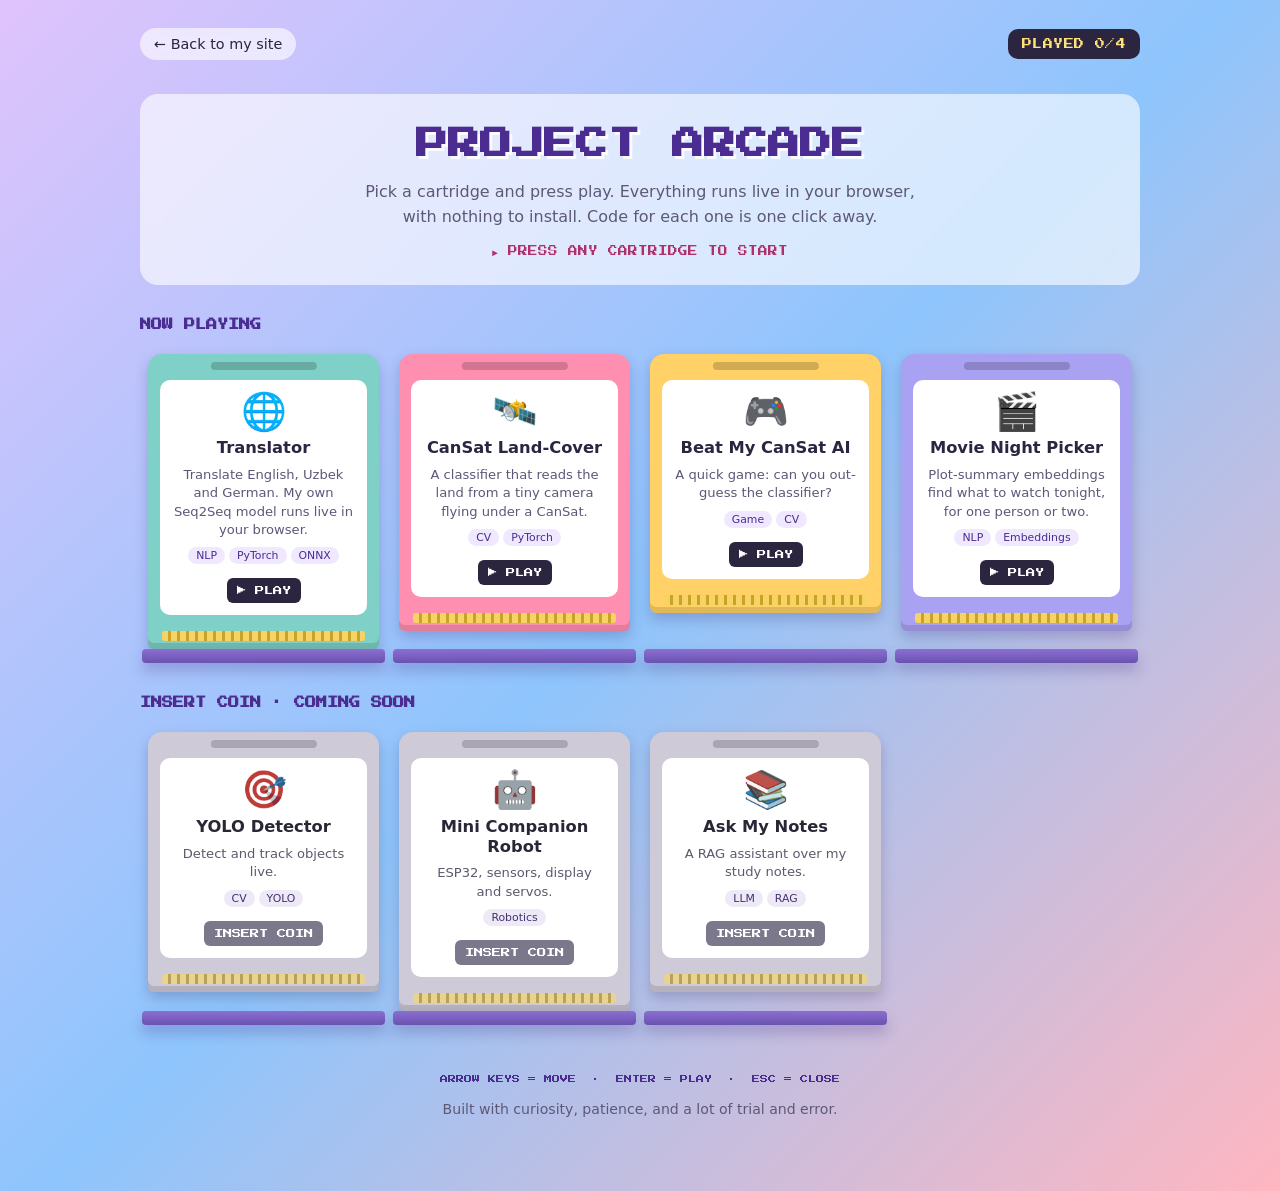
==== arcade.html @ eb0fc6bc "Add files via upload" ====
<!DOCTYPE html>
<html lang="en">
<head>
  <meta charset="utf-8">
  <meta name="viewport" content="width=device-width, initial-scale=1">
  <title>Project Arcade | AI &amp; Robotics</title>
  <meta name="description" content="Play my AI and robotics projects live in your browser. No install needed.">
  <link rel="preconnect" href="https://fonts.googleapis.com">
  <link rel="preconnect" href="https://fonts.gstatic.com" crossorigin>
  <link href="https://fonts.googleapis.com/css2?family=Press+Start+2P&display=swap" rel="stylesheet">
  <style>
    :root {
      --ink: #2b2540;
      --muted: #5d5878;
      --glass: rgba(255, 255, 255, .62);
      --glass-strong: rgba(255, 255, 255, .86);
      --shelf: #8b6fd1;
      --px: "Press Start 2P", ui-monospace, "Courier New", monospace;
    }
    * { box-sizing: border-box; }
    body {
      margin: 0; min-height: 100vh; color: var(--ink);
      font-family: system-ui, -apple-system, "Segoe UI", sans-serif;
      background: linear-gradient(135deg, #e0c3fc 0%, #8ec5fc 50%, #ffb6c1 100%);
      background-repeat: no-repeat; background-size: cover;
      padding: 28px 16px 60px;
    }
    a { color: inherit; }
    .wrap { max-width: 1000px; margin: 0 auto; }

    /* ---------- header / HUD ---------- */
    .top { display: flex; justify-content: space-between; align-items: center; gap: 12px; flex-wrap: wrap; font-size: .9rem; }
    .top a { text-decoration: none; background: var(--glass); padding: 8px 14px; border-radius: 999px; backdrop-filter: blur(8px); }
    .top a:hover { background: var(--glass-strong); }
    .hud { font-family: var(--px); font-size: .62rem; background: #2b2540; color: #ffe27a; padding: 10px 14px; border-radius: 10px; letter-spacing: .04em; }
    header.hero { text-align: center; margin: 34px 0 30px; background: var(--glass); border-radius: 18px; padding: 26px 20px; backdrop-filter: blur(10px); }
    h1 { font-family: var(--px); font-size: clamp(1.1rem, 4.2vw, 2rem); line-height: 1.5; margin: 0 0 12px; color: #4b2c91; text-shadow: 3px 3px 0 rgba(255,255,255,.8); }
    .hero p { margin: 0 auto; max-width: 560px; color: var(--muted); line-height: 1.55; }
    .blink { font-family: var(--px); font-size: .6rem; margin-top: 16px; color: #b0306a; animation: blink 1.2s steps(2) infinite; }
    @keyframes blink { 50% { opacity: .25; } }

    /* ---------- shelf ---------- */
    h2.row { font-family: var(--px); font-size: .7rem; margin: 34px 0 6px; color: #4b2c91; }
    .shelf {
      display: grid; grid-template-columns: repeat(auto-fill, minmax(210px, 1fr)); gap: 26px 20px;
      padding: 18px 8px 0;
    }
    .slot { position: relative; padding-bottom: 14px; }
    .slot::after { /* the ledge each cartridge sits on */
      content: ""; position: absolute; left: -6px; right: -6px; bottom: 0; height: 14px;
      background: linear-gradient(var(--shelf), #6a52b0); border-radius: 4px; box-shadow: 0 8px 14px rgba(60, 30, 120, .25);
    }
    button.cart {
      --c: #ff8fb1;
      all: unset; box-sizing: border-box; display: block; width: 100%; cursor: pointer; position: relative;
      background: var(--c); border-radius: 14px 14px 6px 6px; padding: 26px 12px 34px;
      box-shadow: inset 0 -6px 0 rgba(0,0,0,.12), 0 6px 14px rgba(40, 20, 90, .22);
      transition: transform .18s ease, box-shadow .18s ease;
    }
    button.cart::before { /* top notch */
      content: ""; position: absolute; top: 8px; left: 50%; transform: translateX(-50%);
      width: 46%; height: 8px; border-radius: 4px; background: rgba(0,0,0,.18);
    }
    button.cart::after { /* gold contacts */
      content: ""; position: absolute; left: 14px; right: 14px; bottom: 8px; height: 10px; border-radius: 3px;
      background: repeating-linear-gradient(90deg, #f6d365 0 6px, #c9a227 6px 9px);
    }
    button.cart:hover, button.cart:focus-visible { transform: translateY(-8px) rotate(-1deg); box-shadow: inset 0 -6px 0 rgba(0,0,0,.12), 0 16px 22px rgba(40, 20, 90, .3); }
    button.cart:focus-visible { outline: 4px solid #fff; outline-offset: 2px; }
    .label { background: #fff; border-radius: 10px; padding: 14px 12px 12px; text-align: center; min-height: 168px; display: flex; flex-direction: column; gap: 8px; align-items: center; }
    .emoji { font-size: 2.3rem; line-height: 1; }
    .label b { font-size: 1.02rem; line-height: 1.2; color: var(--ink); }
    .label span.desc { font-size: .82rem; color: var(--muted); line-height: 1.4; }
    .tags { display: flex; gap: 4px; flex-wrap: wrap; justify-content: center; margin-top: auto; }
    .tags i { font-style: normal; font-size: .68rem; padding: 2px 8px; border-radius: 999px; background: #efe8ff; color: #4b2c91; }
    .play { font-family: var(--px); font-size: .58rem; margin-top: 6px; color: #fff; background: #2b2540; padding: 8px 10px; border-radius: 6px; }
    button.cart:hover .play, button.cart:focus-visible .play { background: #b0306a; }

    .cart.soon { --c: #cfc9e0; cursor: default; filter: grayscale(.4); }
    .cart.soon:hover { transform: none; }
    .cart.soon .play { background: #7d7798; }

    /* ---------- modal ---------- */
    dialog {
      border: 0; padding: 0; width: min(1000px, 96vw); height: min(86vh, 800px); border-radius: 16px; overflow: hidden;
      background: #2b2540; color: #fff; box-shadow: 0 30px 80px rgba(0,0,0,.5);
    }
    dialog::backdrop { background: rgba(30, 20, 60, .62); backdrop-filter: blur(3px); }
    dialog[open] { display: flex; flex-direction: column; animation: pop .2s ease; }
    @keyframes pop { from { transform: scale(.94); opacity: 0; } }
    .bar { display: flex; align-items: center; gap: 10px; padding: 10px 12px; flex-wrap: wrap; }
    .bar h3 { font-family: var(--px); font-size: .62rem; margin: 0; flex: 1; min-width: 140px; color: #ffe27a; line-height: 1.5; }
    .bar a, .bar button {
      font: inherit; font-size: .82rem; text-decoration: none; cursor: pointer; border: 0; color: #fff;
      background: rgba(255,255,255,.14); padding: 7px 12px; border-radius: 8px;
    }
    .bar a:hover, .bar button:hover { background: rgba(255,255,255,.28); }
    .bar button.close { background: #d6336c; }
    .screen { flex: 1; position: relative; background: #fff; }
    .screen iframe { position: absolute; inset: 0; width: 100%; height: 100%; border: 0; }
    .note { font-size: .78rem; padding: 8px 12px; color: #d9d2f0; }

    footer { text-align: center; margin-top: 46px; color: var(--muted); font-size: .88rem; }
    .keys { font-family: var(--px); font-size: .5rem; line-height: 2; margin-top: 18px; color: #4b2c91; }

    @media (prefers-reduced-motion: reduce) { * { animation: none !important; transition: none !important; } }
    @media (max-width: 520px) { .shelf { grid-template-columns: 1fr 1fr; gap: 22px 12px; } .label { min-height: 150px; padding: 12px 8px; } .label span.desc { display: none; } }
  </style>
</head>
<body>
  <div class="wrap">
    <div class="top">
      <a href="index.html">&larr; Back to my site</a>
      <div class="hud" id="hud" aria-live="polite">PLAYED 0/0</div>
    </div>

    <header class="hero">
      <h1>PROJECT ARCADE</h1>
      <p>Pick a cartridge and press play. Everything runs live in your browser, with nothing to install. Code for each one is one click away.</p>
      <div class="blink">&#9658; PRESS ANY CARTRIDGE TO START</div>
    </header>

    <h2 class="row">NOW PLAYING</h2>
    <div class="shelf" id="live" role="list"></div>

    <h2 class="row">INSERT COIN &middot; COMING SOON</h2>
    <div class="shelf" id="soon" role="list"></div>

    <footer>
      <div class="keys">ARROW KEYS = MOVE &nbsp;&middot;&nbsp; ENTER = PLAY &nbsp;&middot;&nbsp; ESC = CLOSE</div>
      <p>Built with curiosity, patience, and a lot of trial and error.</p>
    </footer>
  </div>

  <dialog id="screen" aria-labelledby="gameTitle">
    <div class="bar">
      <h3 id="gameTitle"></h3>
      <a id="full" href="#" target="_blank" rel="noopener">Open full screen</a>
      <a id="code" href="#" target="_blank" rel="noopener">Get the code</a>
      <button class="close" id="close" type="button">Close &#10005;</button>
    </div>
    <div class="screen"><iframe id="frame" title="Project demo" allow="camera; microphone; clipboard-write; fullscreen" loading="lazy"></iframe></div>
    <div class="note">If the screen stays blank, use "Open full screen". Some demos wake up slowly on the first visit.</div>
  </dialog>

<script>
/* ======================================================================
   ADD / EDIT PROJECTS HERE. Copy one line, change the text, save. That's it.
   color = cartridge color · url = the live demo · code = GitHub folder
   ====================================================================== */
const BASE = "https://pearlm-457.github.io/Deep_Learning_Projects/";
const REPO = "https://github.com/PearlM-457/Deep_Learning_Projects/tree/main/";

const LIVE = [
  { id: "translator", emoji: "🌐", title: "Translator", color: "#7fd1c7",
    desc: "Translate English, Uzbek and German. My own Seq2Seq model runs live in your browser.",
    tags: ["NLP", "PyTorch", "ONNX"], url: BASE + "translator/app/", code: REPO + "translator" },

  { id: "cansat", emoji: "🛰️", title: "CanSat Land-Cover", color: "#ff8fb1",
    desc: "A classifier that reads the land from a tiny camera flying under a CanSat.",
    tags: ["CV", "PyTorch"], url: "https://aithusam-cansat-landcover.hf.space", code: REPO + "cansat-landcover" },

  { id: "beat-ai", emoji: "🎮", title: "Beat My CanSat AI", color: "#ffd166",
    desc: "A quick game: can you out-guess the classifier?",
    tags: ["Game", "CV"], url: "https://pearlm-457.github.io/game.html", code: "https://github.com/PearlM-457/PearlM-457.github.io" },

  { id: "movies", emoji: "🎬", title: "Movie Night Picker", color: "#a9a1f2",
    desc: "Plot-summary embeddings find what to watch tonight, for one person or two.",
    tags: ["NLP", "Embeddings"], url: BASE + "movie_night_site/", code: REPO + "movie_night_site" },
];

const SOON = [
  { emoji: "🎯", title: "YOLO Detector", desc: "Detect and track objects live.", tags: ["CV", "YOLO"] },
  { emoji: "🤖", title: "Mini Companion Robot", desc: "ESP32, sensors, display and servos.", tags: ["Robotics"] },
  { emoji: "📚", title: "Ask My Notes", desc: "A RAG assistant over my study notes.", tags: ["LLM", "RAG"] },
];

/* ---------------------------- code below needs no edits ---------------------------- */
const $ = (s) => document.querySelector(s);
const esc = (s) => String(s).replace(/[&<>"']/g, (c) => ({ "&": "&amp;", "<": "&lt;", ">": "&gt;", '"': "&quot;", "'": "&#39;" }[c]));
const store = {
  get() { try { return JSON.parse(localStorage.getItem("arcade.played") || "[]"); } catch { return []; } },
  set(v) { try { localStorage.setItem("arcade.played", JSON.stringify(v)); } catch {} },
};

function cartHTML(p, soon) {
  return `<div class="slot" role="listitem"><button class="cart${soon ? " soon" : ""}" style="--c:${p.color || "#cfc9e0"}"
      ${soon ? 'aria-disabled="true"' : `data-id="${esc(p.id)}"`} type="button">
      <div class="label"><div class="emoji" aria-hidden="true">${p.emoji}</div><b>${esc(p.title)}</b>
      <span class="desc">${esc(p.desc)}</span>
      <div class="tags">${p.tags.map((t) => `<i>${esc(t)}</i>`).join("")}</div>
      <div class="play">${soon ? "INSERT COIN" : "&#9654; PLAY"}</div></div></button></div>`;
}
$("#live").innerHTML = LIVE.map((p) => cartHTML(p, false)).join("");
$("#soon").innerHTML = SOON.map((p) => cartHTML(p, true)).join("");

function hud() {
  const played = store.get().filter((id) => LIVE.some((p) => p.id === id)).length;
  $("#hud").textContent = `PLAYED ${played}/${LIVE.length}` + (played === LIVE.length ? "  ★ ALL CLEAR" : "");
}
hud();

const dlg = $("#screen"), frame = $("#frame");
let opener = null;
function play(id, btn) {
  const p = LIVE.find((x) => x.id === id); if (!p) return;
  opener = btn;
  $("#gameTitle").textContent = p.title.toUpperCase();
  $("#full").href = p.url; $("#code").href = p.code;
  frame.src = p.url;
  if (typeof dlg.showModal === "function") dlg.showModal(); else dlg.setAttribute("open", "");
  $("#close").focus();
  const done = store.get(); if (!done.includes(id)) { done.push(id); store.set(done); hud(); }
}
function closeScreen() {
  if (dlg.close) dlg.close(); else dlg.removeAttribute("open");
  frame.src = "about:blank";               // stops audio / webcam when closed
  if (opener) opener.focus();
}
document.addEventListener("click", (e) => {
  const b = e.target.closest("button.cart[data-id]");
  if (b) play(b.dataset.id, b);
  if (e.target.closest("#close")) closeScreen();
  if (e.target === dlg) closeScreen();      // click on the dimmed backdrop
});
dlg.addEventListener("cancel", (e) => { e.preventDefault(); closeScreen(); });  // Esc

/* arrow-key navigation between cartridges */
document.addEventListener("keydown", (e) => {
  if (dlg.open || !["ArrowRight", "ArrowLeft", "ArrowDown", "ArrowUp"].includes(e.key)) return;
  const carts = [...document.querySelectorAll("button.cart")];
  const i = carts.indexOf(document.activeElement);
  if (i < 0) { carts[0].focus(); e.preventDefault(); return; }
  const cols = Math.max(1, Math.round(document.querySelector(".shelf").clientWidth / carts[0].parentElement.clientWidth));
  const step = { ArrowRight: 1, ArrowLeft: -1, ArrowDown: cols, ArrowUp: -cols }[e.key];
  const next = carts[Math.min(carts.length - 1, Math.max(0, i + step))];
  next.focus(); e.preventDefault();
});
</script>
</body>
</html>
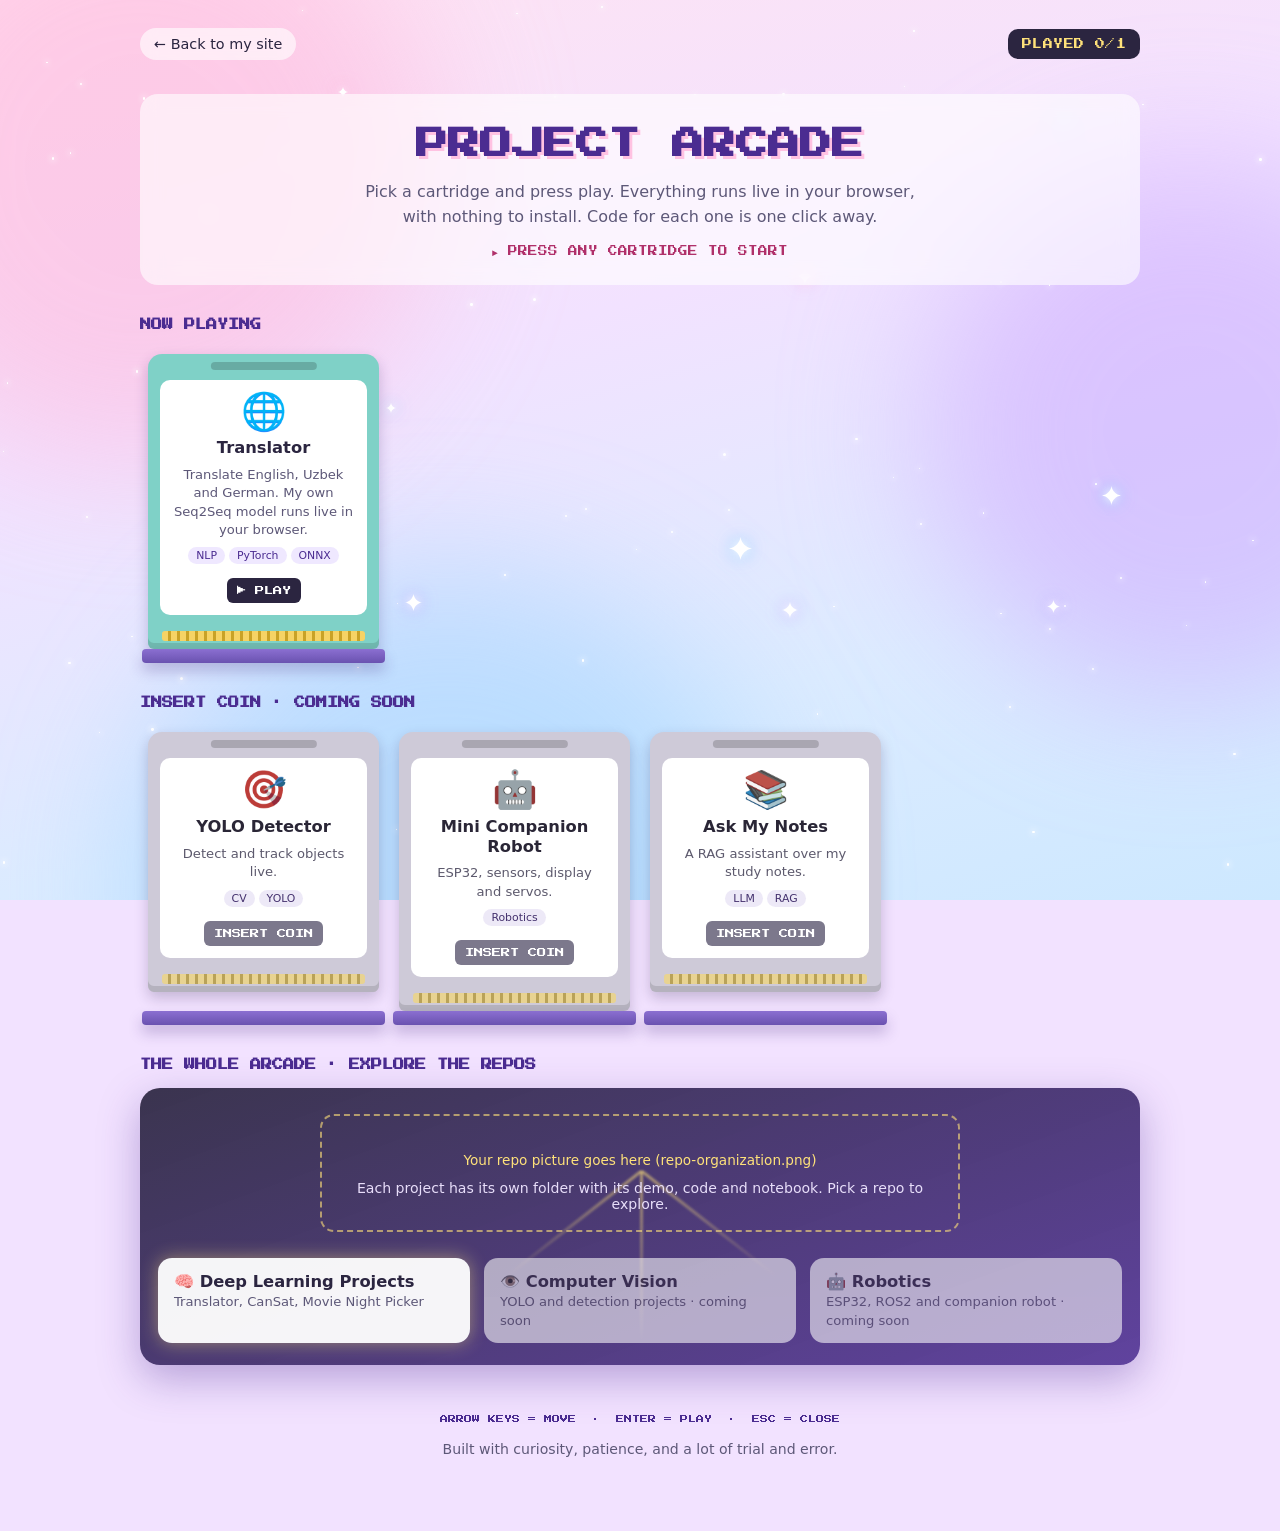
==== commit 82e3012c: "Add files via upload" ====
--- a/arcade.html
+++ b/arcade.html
@@ -3,11 +3,67 @@
 <head>
   <meta charset="utf-8">
   <meta name="viewport" content="width=device-width, initial-scale=1">
+  <meta name="color-scheme" content="light">
   <title>Project Arcade | AI &amp; Robotics</title>
   <meta name="description" content="Play my AI and robotics projects live in your browser. No install needed.">
   <link rel="preconnect" href="https://fonts.googleapis.com">
   <link rel="preconnect" href="https://fonts.gstatic.com" crossorigin>
   <link href="https://fonts.googleapis.com/css2?family=Press+Start+2P&display=swap" rel="stylesheet">
+  <style>
+
+.sky {
+  position: fixed; inset: 0; z-index: -1; overflow: hidden; pointer-events: none;
+  background: linear-gradient(165deg, #ffe3f2 0%, #f2e2ff 38%, #dcebff 72%, #cde8ff 100%);
+}
+.sky .blob {
+  position: absolute; border-radius: 50%; filter: blur(70px); opacity: .55;
+  animation: drift 28s ease-in-out infinite alternate;
+}
+.sky .b1 { width: 46vmax; height: 46vmax; left: -12vmax; top: -10vmax; background: #ffb8dc; }
+.sky .b2 { width: 42vmax; height: 42vmax; right: -14vmax; top: 18vh; background: #cfa8ff; animation-duration: 34s; }
+.sky .b3 { width: 50vmax; height: 50vmax; left: 10vw; bottom: -24vmax; background: #9fd3ff; animation-duration: 40s; }
+@keyframes drift { to { transform: translate(4vmax, 3vmax) scale(1.08); } }
+
+.sky .star {
+  position: absolute; border-radius: 50%; background: #fff;
+  box-shadow: 0 0 6px 1px rgba(255, 255, 255, .9);
+  animation: twinkle var(--d, 4s) ease-in-out var(--delay, 0s) infinite;
+}
+.sky .spark {
+  position: absolute; width: var(--s, 14px); height: var(--s, 14px);
+  background: url("data:image/svg+xml,%3Csvg xmlns='http://www.w3.org/2000/svg' viewBox='0 0 24 24'%3E%3Cpath fill='white' d='M12 0c.8 6.2 5.8 11.2 12 12-6.2.8-11.2 5.8-12 12-.8-6.2-5.8-11.2-12-12C6.2 11.2 11.2 6.2 12 0z'/%3E%3C/svg%3E") center / contain no-repeat;
+  filter: drop-shadow(0 0 4px rgba(255, 255, 255, .95)) drop-shadow(0 0 8px var(--glow, rgba(255, 150, 210, .7)));
+  animation: twinkle var(--d, 5s) ease-in-out var(--delay, 0s) infinite;
+}
+@keyframes twinkle { 0%, 100% { opacity: .25; transform: scale(.75); } 50% { opacity: 1; transform: scale(1.15); } }
+
+.sky .shoot {
+  position: absolute; top: 12%; left: -160px; width: 130px; height: 2px; border-radius: 2px; opacity: 0;
+  background: linear-gradient(90deg, rgba(255, 255, 255, 0), #fff);
+  box-shadow: 0 0 8px 1px rgba(255, 255, 255, .8);
+  animation: shoot 16s linear 3s infinite;
+}
+@keyframes shoot {
+  0% { transform: translate(0, 0) rotate(24deg); opacity: 0; }
+  2% { opacity: 1; }
+  9% { transform: translate(75vw, 34vh) rotate(24deg); opacity: 0; }
+  100% { transform: translate(75vw, 34vh) rotate(24deg); opacity: 0; }
+}
+
+/* sparkle dust that follows a mouse pointer */
+.dust {
+  position: fixed; z-index: 9; width: 9px; height: 9px; pointer-events: none; margin: -4px 0 0 -4px;
+  background: var(--h, #ff9fd0); border-radius: 50%; box-shadow: 0 0 8px 2px var(--h, #ff9fd0);
+  animation: dust .8s ease-out forwards;
+}
+@keyframes dust { to { opacity: 0; transform: translateY(16px) scale(.2); } }
+
+@media (prefers-reduced-motion: reduce) {
+  .sky *, .dust { animation: none !important; }
+  .sky .star, .sky .spark { opacity: .8; }
+}
+
+</style>
   <style>
     :root {
       --ink: #2b2540;
@@ -21,8 +77,7 @@
     body {
       margin: 0; min-height: 100vh; color: var(--ink);
       font-family: system-ui, -apple-system, "Segoe UI", sans-serif;
-      background: linear-gradient(135deg, #e0c3fc 0%, #8ec5fc 50%, #ffb6c1 100%);
-      background-repeat: no-repeat; background-size: cover;
+      background: #f2e2ff;
       padding: 28px 16px 60px;
     }
     a { color: inherit; }
@@ -34,7 +89,7 @@
     .top a:hover { background: var(--glass-strong); }
     .hud { font-family: var(--px); font-size: .62rem; background: #2b2540; color: #ffe27a; padding: 10px 14px; border-radius: 10px; letter-spacing: .04em; }
     header.hero { text-align: center; margin: 34px 0 30px; background: var(--glass); border-radius: 18px; padding: 26px 20px; backdrop-filter: blur(10px); }
-    h1 { font-family: var(--px); font-size: clamp(1.1rem, 4.2vw, 2rem); line-height: 1.5; margin: 0 0 12px; color: #4b2c91; text-shadow: 3px 3px 0 rgba(255,255,255,.8); }
+    h1 { font-family: var(--px); font-size: clamp(1.1rem, 4.2vw, 2rem); line-height: 1.5; margin: 0 0 12px; color: #4b2c91; text-shadow: 3px 3px 0 #ffc2e2; }
     .hero p { margin: 0 auto; max-width: 560px; color: var(--muted); line-height: 1.55; }
     .blink { font-family: var(--px); font-size: .6rem; margin-top: 16px; color: #b0306a; animation: blink 1.2s steps(2) infinite; }
     @keyframes blink { 50% { opacity: .25; } }
@@ -100,6 +155,27 @@
     .screen iframe { position: absolute; inset: 0; width: 100%; height: 100%; border: 0; }
     .note { font-size: .78rem; padding: 8px 12px; color: #d9d2f0; }
 
+    /* repo map: a glowing picture with light beams pointing at the repo chips */
+    .repomap { position: relative; margin-top: 18px; padding: 26px 18px 22px; border-radius: 20px; overflow: hidden;
+      background: linear-gradient(160deg, rgba(43, 37, 64, .92), rgba(75, 44, 145, .88)); color: #fff; box-shadow: 0 14px 40px rgba(75, 44, 145, .35); }
+    .beam { position: absolute; top: 30%; left: 50%; width: 3px; height: 62%; transform-origin: top center; border-radius: 3px; pointer-events: none;
+      background: linear-gradient(#ffe27a, rgba(255, 226, 122, 0)); filter: blur(1px); opacity: .55; animation: beam 3.4s ease-in-out infinite; }
+    .beam.b1 { transform: rotate(52deg); } .beam.b2 { transform: rotate(0deg); animation-delay: -1.1s; } .beam.b3 { transform: rotate(-52deg); animation-delay: -2.2s; }
+    @keyframes beam { 50% { opacity: .15; } }
+    .pic { position: relative; margin: 0 auto 26px; max-width: 640px; text-align: center; }
+    .pic img { display: block; width: 100%; border-radius: 14px; border: 2px solid #ffe27a;
+      box-shadow: 0 0 22px rgba(255, 226, 122, .55), 0 0 60px rgba(255, 143, 199, .4); animation: glow 3.4s ease-in-out infinite; }
+    @keyframes glow { 50% { box-shadow: 0 0 34px rgba(255, 226, 122, .8), 0 0 80px rgba(143, 208, 255, .55); } }
+    .pic figcaption { margin-top: 12px; font-size: .88rem; color: #e8defa; }
+    .pic.empty { border: 2px dashed rgba(255, 226, 122, .6); border-radius: 14px; padding: 36px 14px 18px; }
+    .pic.empty::before { content: "Your repo picture goes here (repo-organization.png)"; display: block; color: #ffe27a; font-size: .85rem; }
+    .chips { position: relative; display: grid; grid-template-columns: repeat(auto-fit, minmax(210px, 1fr)); gap: 14px; }
+    .chip { display: block; text-decoration: none; background: rgba(255, 255, 255, .95); color: var(--ink); border-radius: 14px; padding: 14px 16px;
+      box-shadow: 0 0 18px rgba(255, 226, 122, .45); transition: transform .18s; }
+    a.chip:hover { transform: translateY(-4px); box-shadow: 0 0 28px rgba(255, 226, 122, .8); }
+    .chip b { display: block; font-size: 1.02rem; } .chip span { font-size: .82rem; color: var(--muted); }
+    .chip.soon { opacity: .6; box-shadow: none; filter: grayscale(.4); }
+
     footer { text-align: center; margin-top: 46px; color: var(--muted); font-size: .88rem; }
     .keys { font-family: var(--px); font-size: .5rem; line-height: 2; margin-top: 18px; color: #4b2c91; }
 
@@ -126,6 +202,16 @@
     <h2 class="row">INSERT COIN &middot; COMING SOON</h2>
     <div class="shelf" id="soon" role="list"></div>
 
+    <h2 class="row">THE WHOLE ARCADE &middot; EXPLORE THE REPOS</h2>
+    <section class="repomap" aria-label="My repositories">
+      <div class="beam b1" aria-hidden="true"></div><div class="beam b2" aria-hidden="true"></div><div class="beam b3" aria-hidden="true"></div>
+      <figure class="pic">
+        <img src="repo-organization.png" alt="How my projects are organised on GitHub" onerror="this.parentNode.classList.add('empty'); this.remove()">
+        <figcaption>Each project has its own folder with its demo, code and notebook. Pick a repo to explore.</figcaption>
+      </figure>
+      <div class="chips" id="repos"></div>
+    </section>
+
     <footer>
       <div class="keys">ARROW KEYS = MOVE &nbsp;&middot;&nbsp; ENTER = PLAY &nbsp;&middot;&nbsp; ESC = CLOSE</div>
       <p>Built with curiosity, patience, and a lot of trial and error.</p>
@@ -154,19 +240,15 @@
 const LIVE = [
   { id: "translator", emoji: "🌐", title: "Translator", color: "#7fd1c7",
     desc: "Translate English, Uzbek and German. My own Seq2Seq model runs live in your browser.",
-    tags: ["NLP", "PyTorch", "ONNX"], url: BASE + "translator/app/", code: REPO + "translator" },
-
-  { id: "cansat", emoji: "🛰️", title: "CanSat Land-Cover", color: "#ff8fb1",
-    desc: "A classifier that reads the land from a tiny camera flying under a CanSat.",
-    tags: ["CV", "PyTorch"], url: "https://aithusam-cansat-landcover.hf.space", code: REPO + "cansat-landcover" },
-
-  { id: "beat-ai", emoji: "🎮", title: "Beat My CanSat AI", color: "#ffd166",
-    desc: "A quick game: can you out-guess the classifier?",
-    tags: ["Game", "CV"], url: "https://pearlm-457.github.io/game.html", code: "https://github.com/PearlM-457/PearlM-457.github.io" },
-
-  { id: "movies", emoji: "🎬", title: "Movie Night Picker", color: "#a9a1f2",
-    desc: "Plot-summary embeddings find what to watch tonight, for one person or two.",
-    tags: ["NLP", "Embeddings"], url: BASE + "movie_night_site/", code: REPO + "movie_night_site" },
+    tags: ["NLP", "PyTorch", "ONNX"], url: BASE + "translator_folder/translator/app/", code: REPO + "translator_folder/translator" },
+
+];
+
+/* The repo map under the shelf. Add a line per repo. soon:true greys it out until the repo exists. */
+const REPOS = [
+  { emoji: "🧠", title: "Deep Learning Projects", desc: "Translator, CanSat, Movie Night Picker", url: "https://github.com/PearlM-457/Deep_Learning_Projects" },
+  { emoji: "👁️", title: "Computer Vision", desc: "YOLO and detection projects", soon: true },
+  { emoji: "🤖", title: "Robotics", desc: "ESP32, ROS2 and companion robot", soon: true },
 ];
 
 const SOON = [
@@ -193,6 +275,9 @@
 }
 $("#live").innerHTML = LIVE.map((p) => cartHTML(p, false)).join("");
 $("#soon").innerHTML = SOON.map((p) => cartHTML(p, true)).join("");
+$("#repos").innerHTML = REPOS.map((r) => r.soon
+  ? `<div class="chip soon"><b>${r.emoji} ${esc(r.title)}</b><span>${esc(r.desc)} &middot; coming soon</span></div>`
+  : `<a class="chip" href="${esc(r.url)}" target="_blank" rel="noopener"><b>${r.emoji} ${esc(r.title)}</b><span>${esc(r.desc)}</span></a>`).join("");
 
 function hud() {
   const played = store.get().filter((id) => LIVE.some((p) => p.id === id)).length;
@@ -237,5 +322,51 @@
   next.focus(); e.preventDefault();
 });
 </script>
+<script>
+(function () {
+  if (document.querySelector(".sky")) return;
+  var small = innerWidth < 700;
+  var sky = document.createElement("div");
+  sky.className = "sky";
+  sky.setAttribute("aria-hidden", "true");
+  sky.innerHTML = '<i class="blob b1"></i><i class="blob b2"></i><i class="blob b3"></i><i class="shoot"></i>';
+
+  var i, el, r = Math.random;
+  for (i = 0; i < (small ? 45 : 95); i++) {          // tiny stars
+    el = document.createElement("i");
+    el.className = "star";
+    var s = r() * 2.2 + 1;
+    el.style.cssText = "left:" + r() * 100 + "%;top:" + r() * 100 + "%;width:" + s + "px;height:" + s + "px;" +
+      "--d:" + (3 + r() * 4) + "s;--delay:-" + r() * 6 + "s";
+    sky.appendChild(el);
+  }
+  var glows = ["rgba(255,150,210,.75)", "rgba(180,150,255,.75)", "rgba(130,200,255,.8)"];
+  for (i = 0; i < (small ? 7 : 14); i++) {            // 4-point sparkles
+    el = document.createElement("i");
+    el.className = "spark";
+    el.style.cssText = "left:" + r() * 96 + "%;top:" + r() * 96 + "%;--s:" + (10 + r() * 14) + "px;" +
+      "--d:" + (4 + r() * 4) + "s;--delay:-" + r() * 6 + "s;--glow:" + glows[i % 3];
+    sky.appendChild(el);
+  }
+  document.body.prepend(sky);
+
+  if (matchMedia("(prefers-reduced-motion: reduce)").matches) return;
+  var last = 0, colors = ["#ff9fd0", "#b9a0ff", "#8fd0ff"], n = 0;
+  addEventListener("pointermove", function (e) {      // dust trail, mouse only
+    if (e.pointerType !== "mouse") return;
+    var t = performance.now();
+    if (t - last < 70) return;
+    last = t;
+    var d = document.createElement("i");
+    d.className = "dust";
+    d.style.left = e.clientX + "px";
+    d.style.top = e.clientY + "px";
+    d.style.setProperty("--h", colors[n++ % 3]);
+    document.body.appendChild(d);
+    d.addEventListener("animationend", function () { d.remove(); });
+  }, { passive: true });
+})();
+
+</script>
 </body>
 </html>
